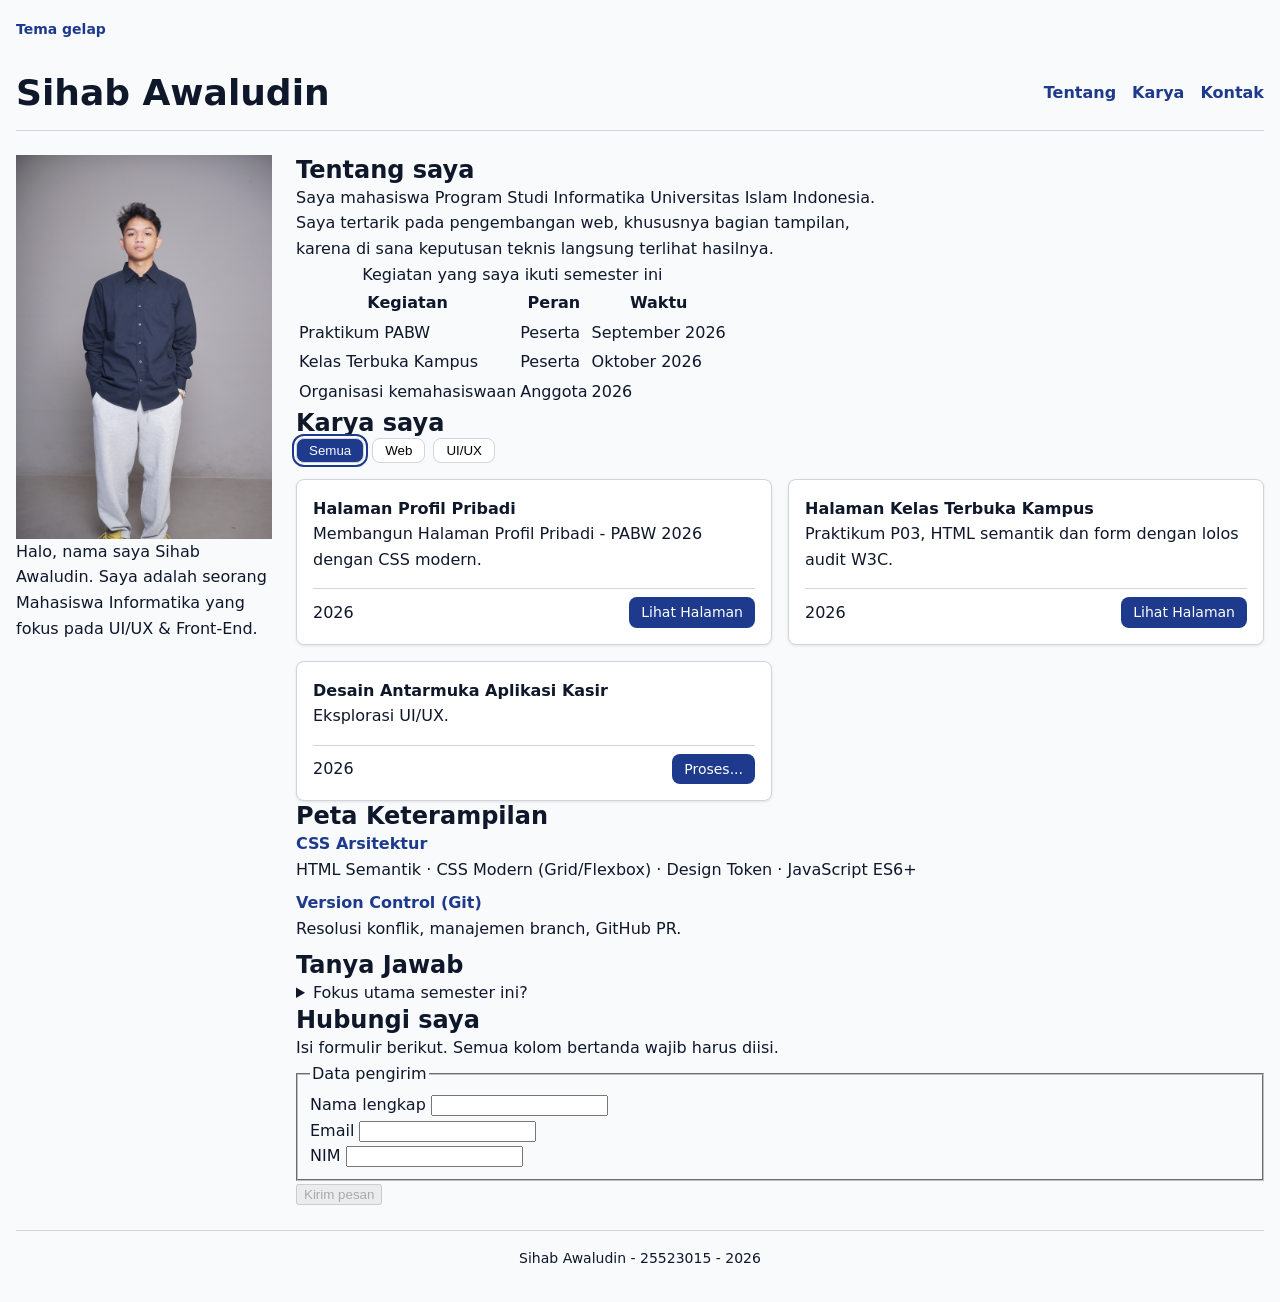
==== 25523015/profil.html @ c5ae843b "P9 selesai: DOM, event, dan validasi form" ====
<!DOCTYPE html>
<html lang="id">

<head>
  <meta charset="utf-8">
  <meta name="viewport" content="width=device-width, initial-scale=1.0">
  <title>Profil Sihab Awaludin</title>

  <link rel="stylesheet" href="css/tokens.css">
  <link rel="stylesheet" href="css/base.css">
  <link rel="stylesheet" href="css/layout.css">
  <link rel="stylesheet" href="css/komponen.css">
  <link rel="stylesheet" href="css/tema.css">
  <link rel="stylesheet" href="css/responsif.css">
</head>

<body>
  <div class="page">

    <header class="kepala">
      <input type="checkbox" id="tema" class="pengalih-tema">
      <label for="tema" class="tombol-tema">Tema gelap</label>

      <div class="header-baris">
        <h1>Sihab Awaludin</h1>
        <nav aria-label="Navigasi utama">
          <ul>
            <li><a href="#tentang">Tentang</a></li>
            <li><a href="#karya">Karya</a></li>
            <li><a href="#kontak">Kontak</a></li>
          </ul>
        </nav>
      </div>
    </header>

    <div class="isi">

      <aside class="sisi">
        <figure class="foto">
          <!-- Atribut width 400 dan height 400 dihapus agar lentur diatur oleh CSS -->
          <img src="media/foto-profil.JPG" alt="Foto Diri Sihab Awaludin" loading="lazy">
        </figure>
        <p class="tagline">Mahasiswa Informatika yang sedang belajar membangun web, khususnya UI/UX dan Design Token.
        </p>
      </aside>

      <main class="utama">

        <section id="tentang">
          <h2>Tentang saya</h2>
          <p>Saya mahasiswa Program Studi Informatika Universitas Islam Indonesia. Saya tertarik pada pengembangan web,
            khususnya bagian tampilan, karena di sana keputusan teknis langsung terlihat hasilnya.</p>

          <!-- Tabel dibungkus wadah agar bisa bergulir sendiri di layar sempit  -->
          <div class="table-wrap">
            <table class="tabel-data">
              <caption>Kegiatan yang saya ikuti semester ini</caption>
              <thead>
                <tr>
                  <th scope="col">Kegiatan</th>
                  <th scope="col">Peran</th>
                  <th scope="col">Waktu</th>
                </tr>
              </thead>
              <tbody>
                <tr>
                  <td>Praktikum PABW</td>
                  <td>Peserta</td>
                  <td>September 2026</td>
                </tr>
                <tr>
                  <td>Kelas Terbuka Kampus</td>
                  <td>Peserta</td>
                  <td>Oktober 2026</td>
                </tr>
                <tr>
                  <td>Organisasi kemahasiswaan</td>
                  <td>Anggota</td>
                  <td>2026</td>
                </tr>
              </tbody>
            </table>
          </div>
        </section>

        <section id="karya">
          <h2>Karya saya</h2>

          <!-- Induk filter dan tombol dengan data-kategori -->
          <div id="filter" style="margin-bottom: var(--space-4); display: flex; gap: var(--space-2);">
            <button data-kategori="semua" class="aktif">Semua</button>
            <button data-kategori="web">Web</button>
            <button data-kategori="ui">UI/UX</button>
          </div>

          <!-- Wadah kosong tempat kartu proyek dipasang oleh JS. 
               Kelas 'galeri' tetap dipertahankan agar tata letak CSS Grid tidak rusak -->
          <ul id="daftar" class="galeri" style="list-style: none; padding: 0;"></ul>

          <!-- Pesan yang muncul bila filter kosong -->
          <p id="pesan-kosong" hidden>Tidak ada proyek pada kategori itu.</p>
        </section>

        <section id="keterampilan">
          <h2>Peta Keterampilan</h2>
          <dl class="keterampilan">
            <dt>CSS Arsitektur</dt>
            <dd>Design token, flexbox, grid layout, fluid typography.</dd>
            <dt>Version Control (Git)</dt>
            <dd>Resolusi konflik, manajemen branch, GitHub PR.</dd>
          </dl>
        </section>

        <section id="tanya-jawab">
          <h2>Tanya Jawab</h2>
          <details>
            <summary>Fokus utama semester ini?</summary>
            <p>Menguasai pondasi tata letak modern seperti Grid dan Flexbox secara Mobile-First.</p>
          </details>
        </section>

        <section id="kontak">
          <h2>Hubungi saya</h2>
          <p>Isi formulir berikut. Semua kolom bertanda wajib harus diisi.</p>

          <!-- Tambahkan id form dan atribut novalidate -->
          <form id="form-kontak" action="#" method="get" class="form-kontak" novalidate>
            <fieldset>
              <legend>Data pengirim</legend>
              <div class="form-kolom">
                <label for="nama">Nama lengkap</label>
                <input type="text" id="nama" name="nama" required>
                <!-- Tambahkan atribut hidden -->
                <span class="pesan-galat" hidden>Nama tidak boleh kosong.</span>
              </div>
              <div class="form-kolom">
                <label for="email">Email</label>
                <input type="email" id="email" name="email" required>
                <span class="pesan-galat" hidden>Masukkan alamat email yang valid.</span>
              </div>
              <div class="form-kolom">
                <label for="nim">NIM</label>
                <input type="text" id="nim" name="nim" pattern="[0-9]{8}">
                <span class="pesan-galat" hidden>Delapan digit angka, contoh 105230102.</span>
              </div>
            </fieldset>
            <div class="form-kolom">
              <!-- Tambahkan atribut disabled -->
              <button type="submit" disabled>Kirim pesan</button>
            </div>
          </form>
        </section>

      </main>
    </div>

    <footer class="kaki">
      <p>Sihab Awaludin - 25523015 - <time datetime="2026">2026</time></p>
    </footer>

  </div>

  <!-- Menyambungkan skrip ke halaman secara berurutan -->
  <script type="module" src="js/app.js"></script>
  <!-- Menyambungkan dom.js -->
  <script type="module" src="js/dom.js"></script>
</body>

</html>
---- 25523015/css/tokens.css ----
:root {
    --blue-700: #1D3A8C;
    --blue-500: #2563EB;
    --gray-50: #F8FAFC;
    --gray-900: #0F172A;

    --space-1: 0.25rem;
    --space-2: 0.5rem;
    --space-3: 0.75rem;
    --space-4: 1rem;
    --space-6: 1.5rem;

    --radius-md: 0.5rem;
    --radius-full: 999px;
    --shadow-1: 0 1px 3px rgba(0, 0, 0, .10);

    --text-sm: 0.875rem;
    --text-md: 1rem;
    --text-xl: 1.5rem;
    --text-3xl: 2.25rem;
}

:root {
    --color-bg: var(--gray-50);
    --color-fg: var(--gray-900);
    --color-surface: #FFFFFF;
    --color-border: #D1D5DB;
    --color-primary: var(--blue-700);
    --color-danger: #B00020;
    --color-focus: var(--blue-500);

    --card-pad: var(--space-4);
    --section-gap: var(--space-6);
}
---- 25523015/css/base.css ----
*,
*::before,
*::after {
    box-sizing: border-box;
}

* {
    margin: 0;
}

img {
    max-width: 100%;
    height: auto;
    display: block;
}

html {
    font-size: 100%;
}

body {
    font-family: system-ui, "Segoe UI", Roboto, sans-serif;
    font-size: var(--text-md);
    line-height: 1.6;
    color: var(--color-fg);
    background: var(--color-bg);
    padding: var(--space-4);
}

h1 {
    font-size: var(--text-3xl);
    line-height: 1.15;
}

h2 {
    font-size: var(--text-xl);
    line-height: 1.25;
}

h3 {
    font-size: var(--text-md);
}

main p {
    max-width: 60ch;
}
---- 25523015/css/layout.css ----
.page {
    display: grid;
    grid-template-rows: auto 1fr auto;
    min-height: 100dvh;
}

.header-baris {
    display: flex;
    align-items: center;
    justify-content: space-between;
    gap: var(--space-4);
    padding-block: var(--space-4);
    border-bottom: 1px solid var(--color-border);
    flex-wrap: wrap;
    /* Mencegah judul dan menu keluar batas di HP */
}

nav ul {
    display: flex;
    gap: var(--space-4);
    list-style: none;
    padding: 0;
    margin: 0;
    flex-wrap: wrap;
}

nav a {
    color: var(--color-primary);
    text-decoration: none;
    font-weight: 600;
}

nav a:hover {
    text-decoration: underline;
}

.isi {
    display: grid;
    grid-template-columns: 1fr;
    grid-template-areas:
        "sisi"
        "utama";
    gap: var(--space-6);
    padding-block: var(--space-6);
}

.sisi {
    grid-area: sisi;
}

.utama {
    grid-area: utama;
}

footer {
    padding-block: var(--space-4);
    border-top: 1px solid var(--color-border);
    color: var(--color-fg);
    font-size: var(--text-sm);
    text-align: center;
}
---- 25523015/css/komponen.css ----
img {
    max-width: 100%;
    height: auto;
}

.table-wrap {
    overflow-x: auto;
}

.galeri {
    display: grid;
    grid-template-columns: 1fr;
    gap: var(--space-4);
    align-content: start;
}

.sorotan {
    grid-column: span 1;
}

.kartu {
    display: flex;
    flex-direction: column;
    justify-content: space-between;
    background: var(--color-surface);
    border: 1px solid var(--color-border);
    border-radius: var(--radius-md);
    box-shadow: var(--shadow-1);
    padding: var(--card-pad);
    gap: var(--space-4);
}

.kartu_isi {
    min-width: 0;
}

.kartu__judul {
    overflow-wrap: anywhere;
}

.kartu_kaki {
    display: flex;
    align-items: center;
    justify-content: space-between;
    gap: var(--space-2);
    border-top: 1px solid var(--color-border);
    padding-top: var(--space-2);
}

.kartu_kaki a {
    background: var(--color-primary);
    color: var(--color-surface);
    padding: var(--space-1) var(--space-3);
    text-decoration: none;
    border-radius: var(--radius-md);
    font-size: var(--text-sm);
}

/* Tanya Jawab & Struktur Tambahan */
dl dt {
    font-weight: bold;
    color: var(--color-primary);
}

dl dd {
    margin-left: 0;
    margin-bottom: var(--space-2);
}

/* Penanda tombol filter aktif */
#filter button {
    padding: var(--space-1) var(--space-3);
    border: 1px solid var(--color-border);
    background: var(--color-surface);
    border-radius: var(--radius-md);
    cursor: pointer;
}

.aktif {
    outline: 2px solid var(--color-primary);
    outline-offset: 2px;
    background: var(--color-primary) !important;
    color: var(--color-bg) !important;
}

/* Menata pesan galat form agar rapi turun ke bawah */
.pesan-galat {
    display: block;
    color: #dc2626;
    font-size: var(--text-sm);
    margin-top: var(--space-1);
}

/* Memastikan elemen peringatan benar-benar hilang saat statusnya hidden */
.pesan-galat[hidden] {
    display: none !important;
}

/* Memberi batas merah pada kotak isian yang salah */
input[aria-invalid="true"] {
    border-color: #dc2626;
    outline-color: #dc2626;
}
---- 25523015/css/tema.css ----
/* css/tema.css */

/* 1. Tema otomatis mengikuti sistem pengguna */
@media (prefers-color-scheme: dark) {
    :root {
        --color-bg: #0F172A;
        --color-fg: #E2E8F0;
        --color-surface: #1E293B;
        --color-border: #334155;
        --color-primary: #7DA9F7;
        --color-danger: #FF8A8A;
        --color-focus: #FFC000;
        --shadow-1: 0 1px 3px rgba(0, 0, 0, .45);
    }
}

.pengalih-tema {
    position: absolute;
    opacity: 0;
    pointer-events: none;
}

.tombol-tema {
    display: inline-block;
    cursor: pointer;
    font-size: var(--text-sm);
    font-weight: bold;
    color: var(--color-primary);
    margin-bottom: var(--space-4);
}

:root:has(#tema:checked) {
    --color-bg: #0F172A;
    --color-fg: #E2E8F0;
    --color-surface: #1E293B;
    --color-border: #334155;
    --color-primary: #7DA9F7;
    --color-danger: #FF8A8A;
    --color-focus: #FFC000;
    --shadow-1: 0 1px 3px rgba(0, 0, 0, .45);
}
---- 25523015/css/responsif.css ----
@media (min-width: 48rem) {
    .galeri {
        grid-template-columns: repeat(2, 1fr);
    }

    .sorotan {
        grid-column: span 2;
    }
}

@media (min-width: 60rem) {
    .isi {
        grid-template-columns: 16rem 1fr;
        grid-template-areas: "sisi utama";
    }
}
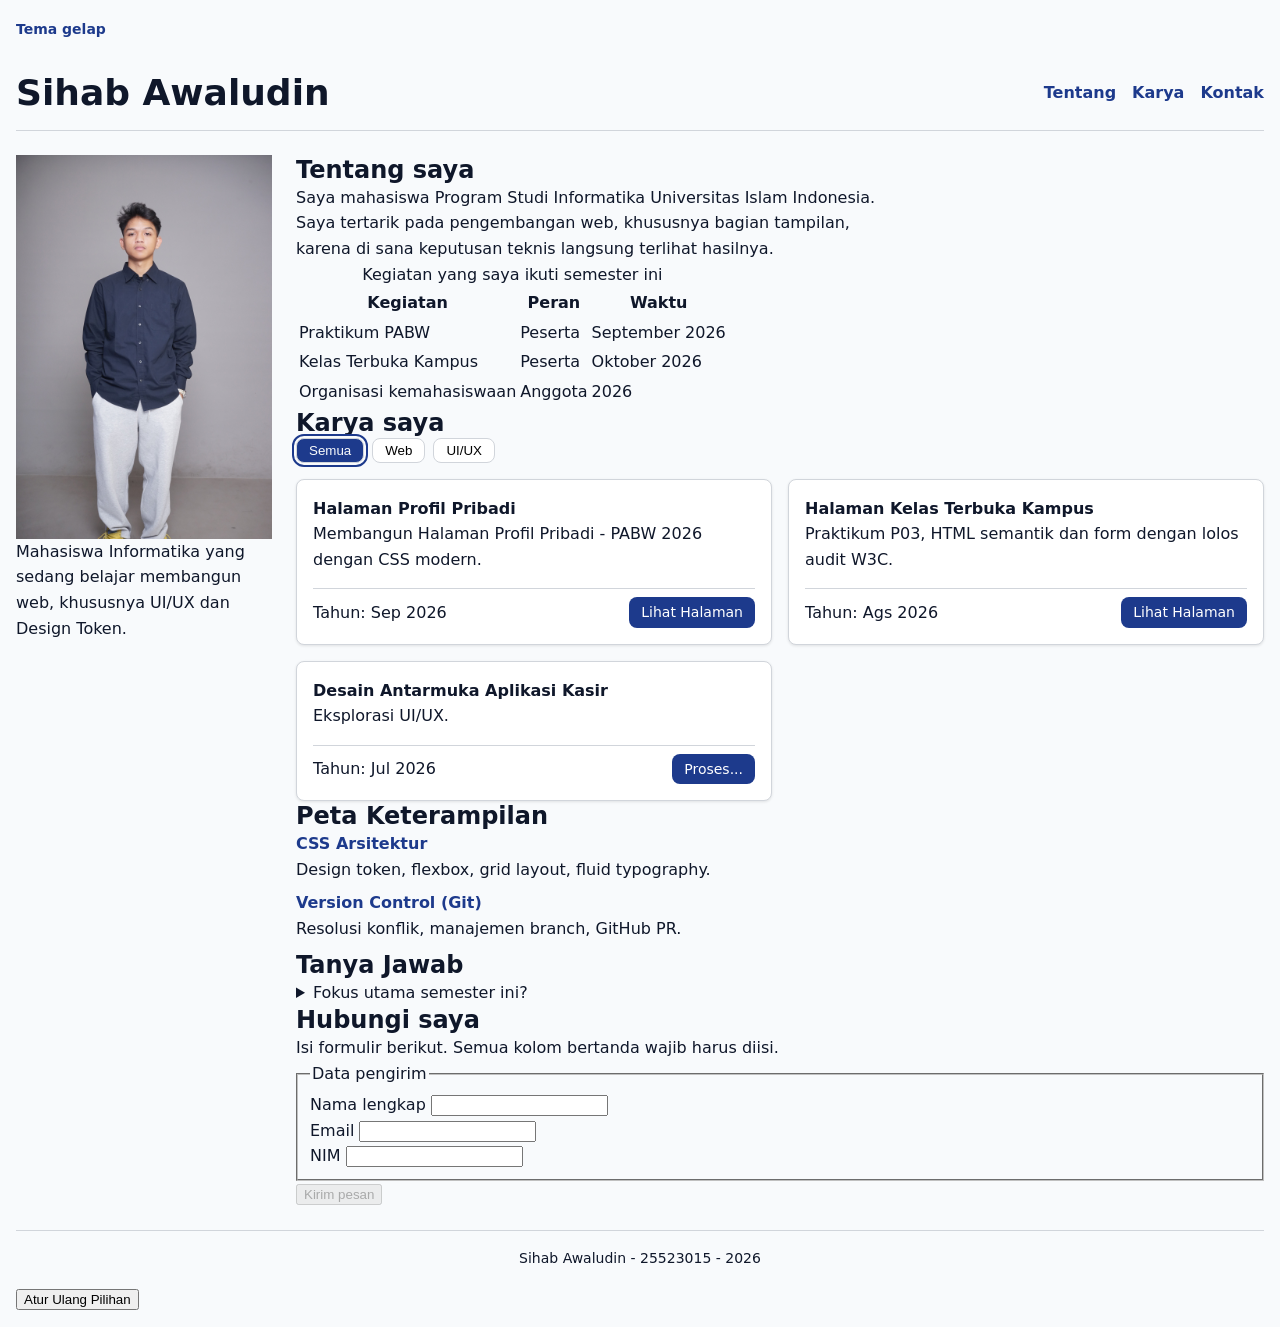
==== commit 8a89ad12: "P10 dan P11: pembaruan API asinkronus, modul, state, dan localStorage" ====
--- a/25523015/profil.html
+++ b/25523015/profil.html
@@ -160,10 +160,8 @@
 
   </div>
 
-  <!-- Menyambungkan skrip ke halaman secara berurutan -->
+  <button id="tombol-reset">Atur Ulang Pilihan</button>
+
   <script type="module" src="js/app.js"></script>
-  <!-- Menyambungkan dom.js -->
-  <script type="module" src="js/dom.js"></script>
-</body>
 
 </html>
